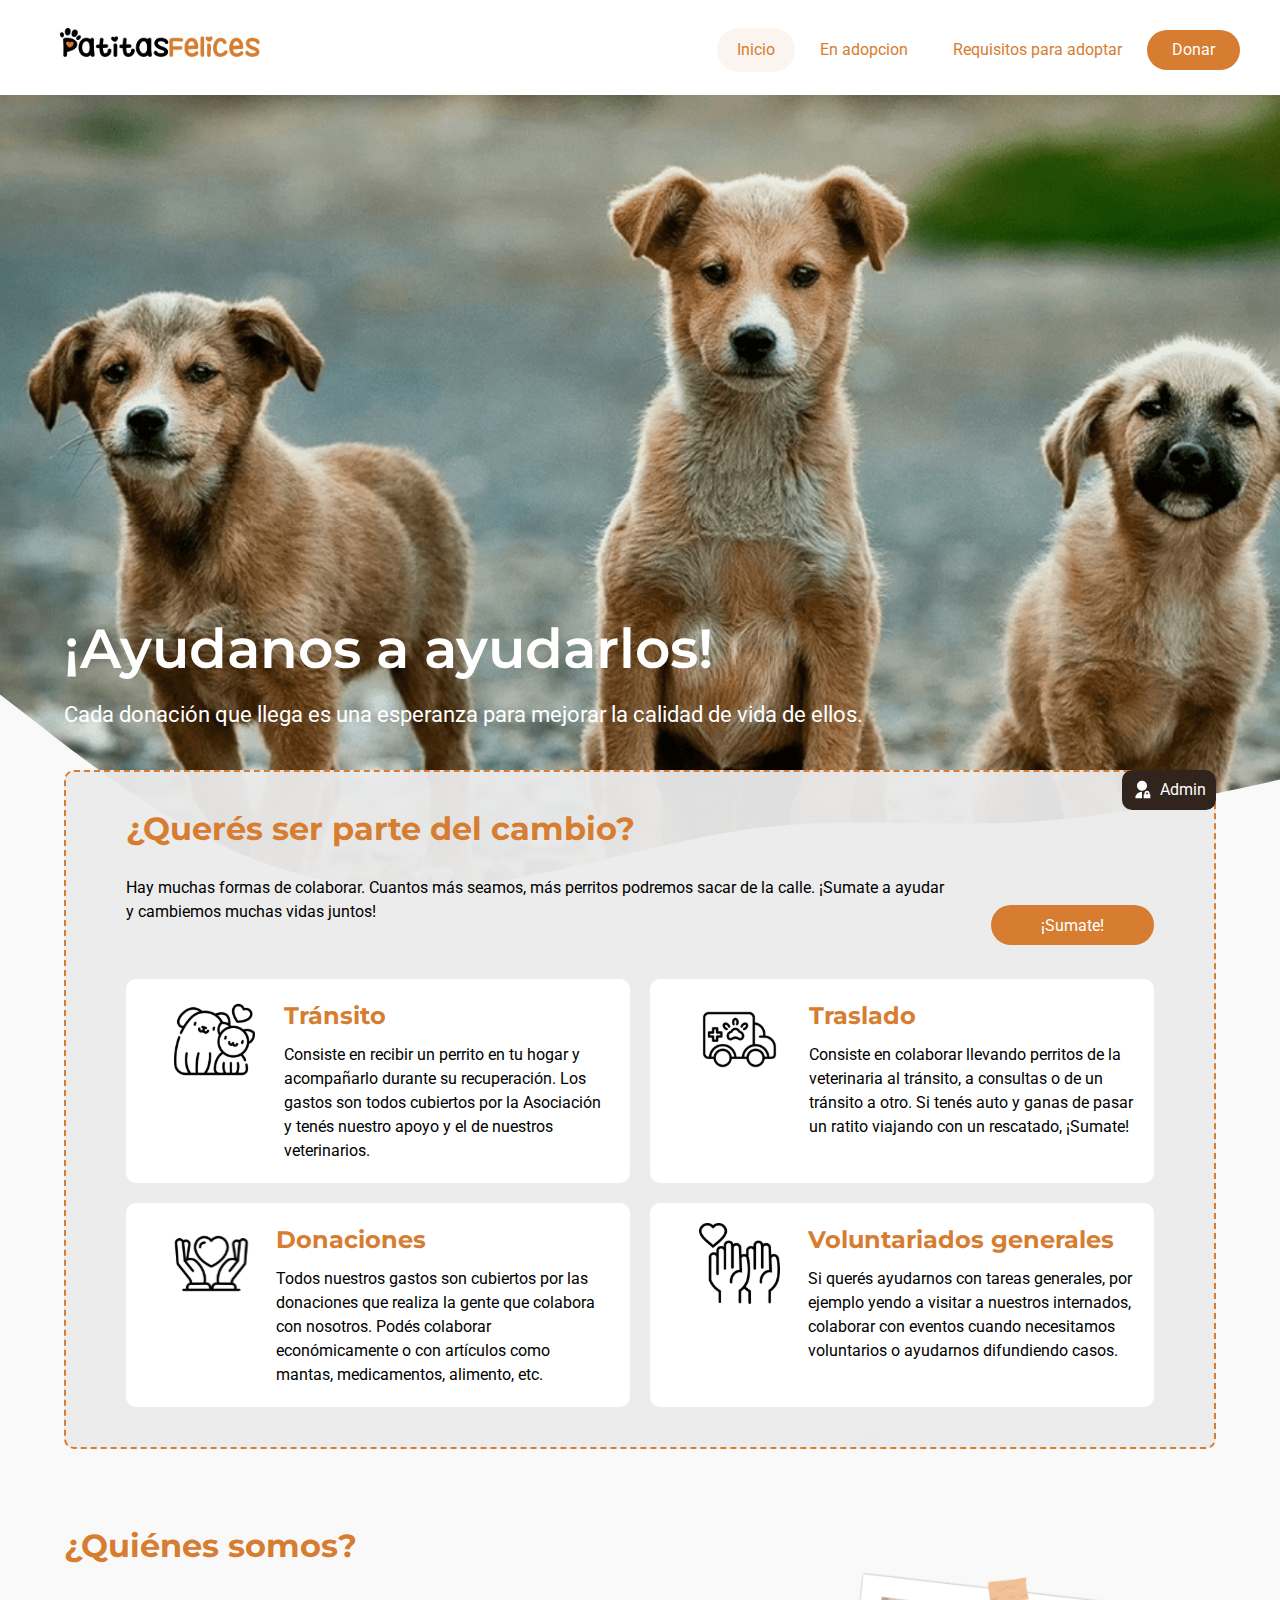
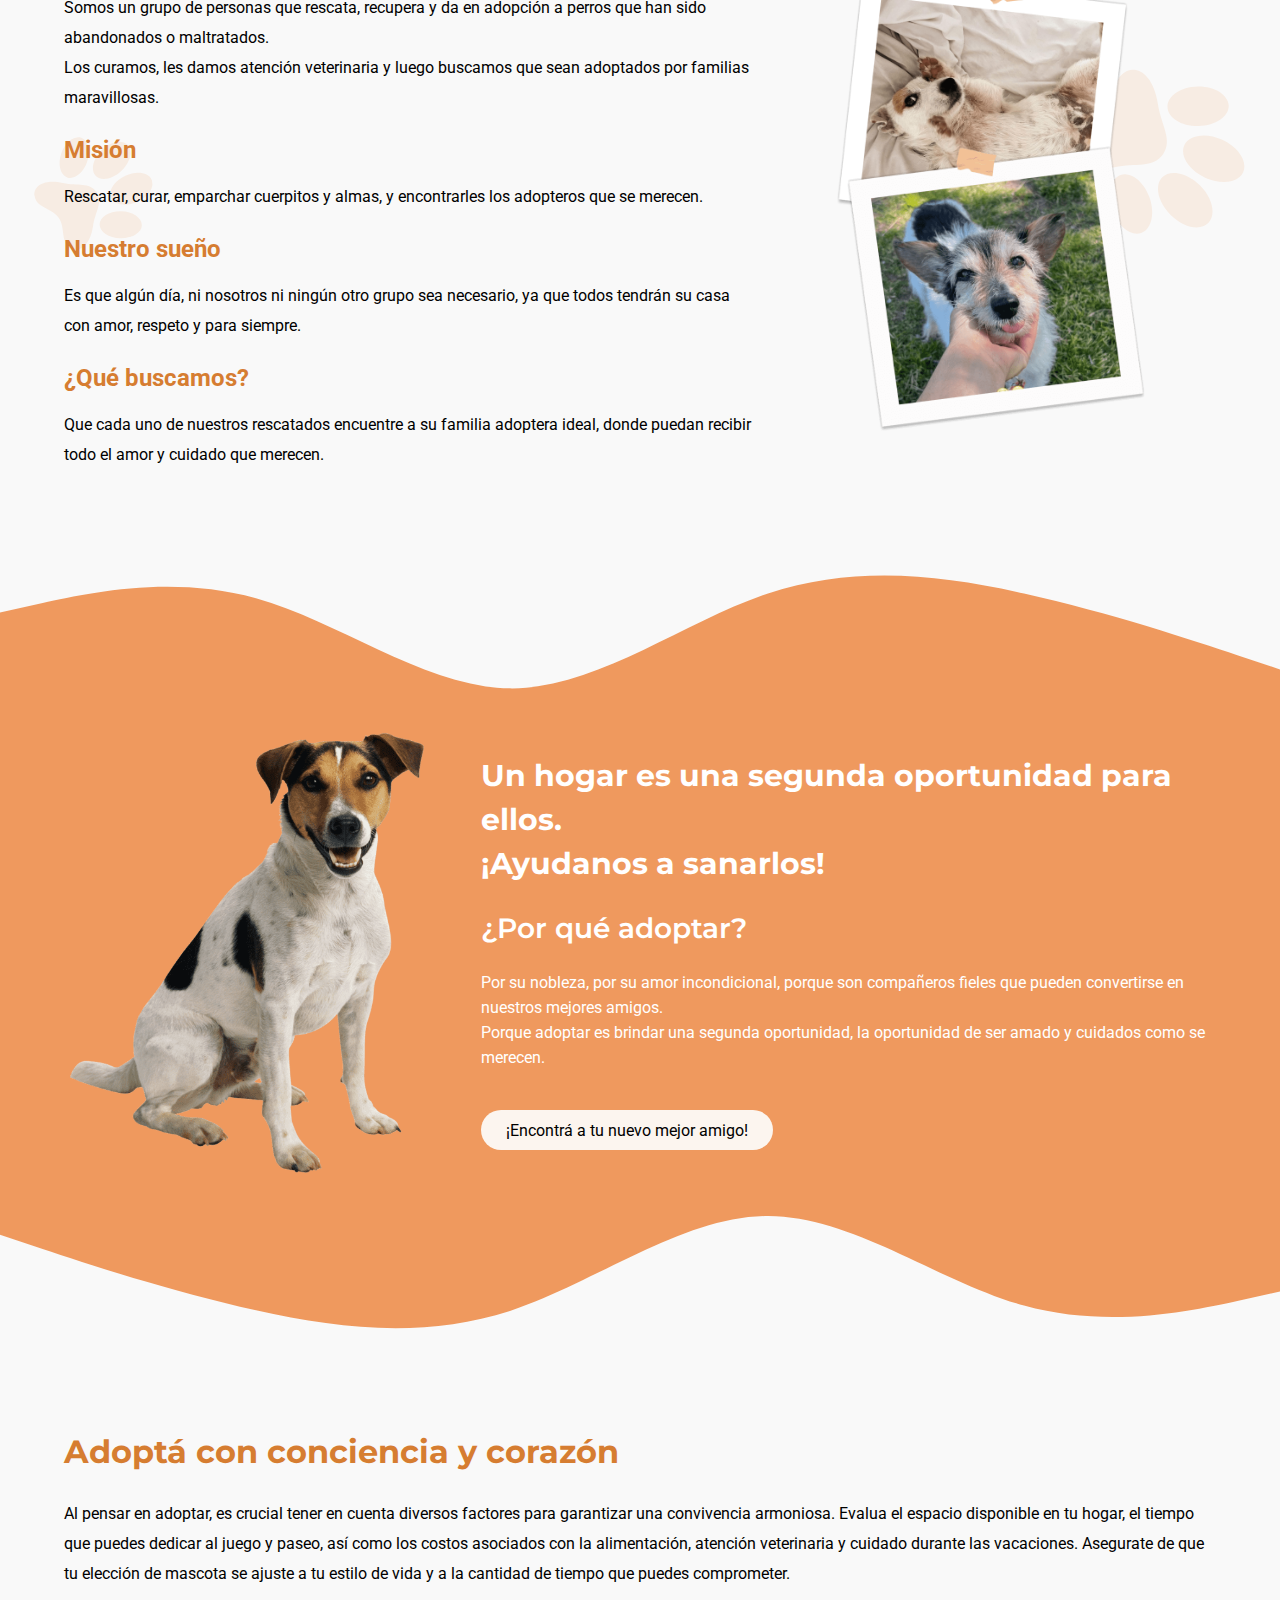
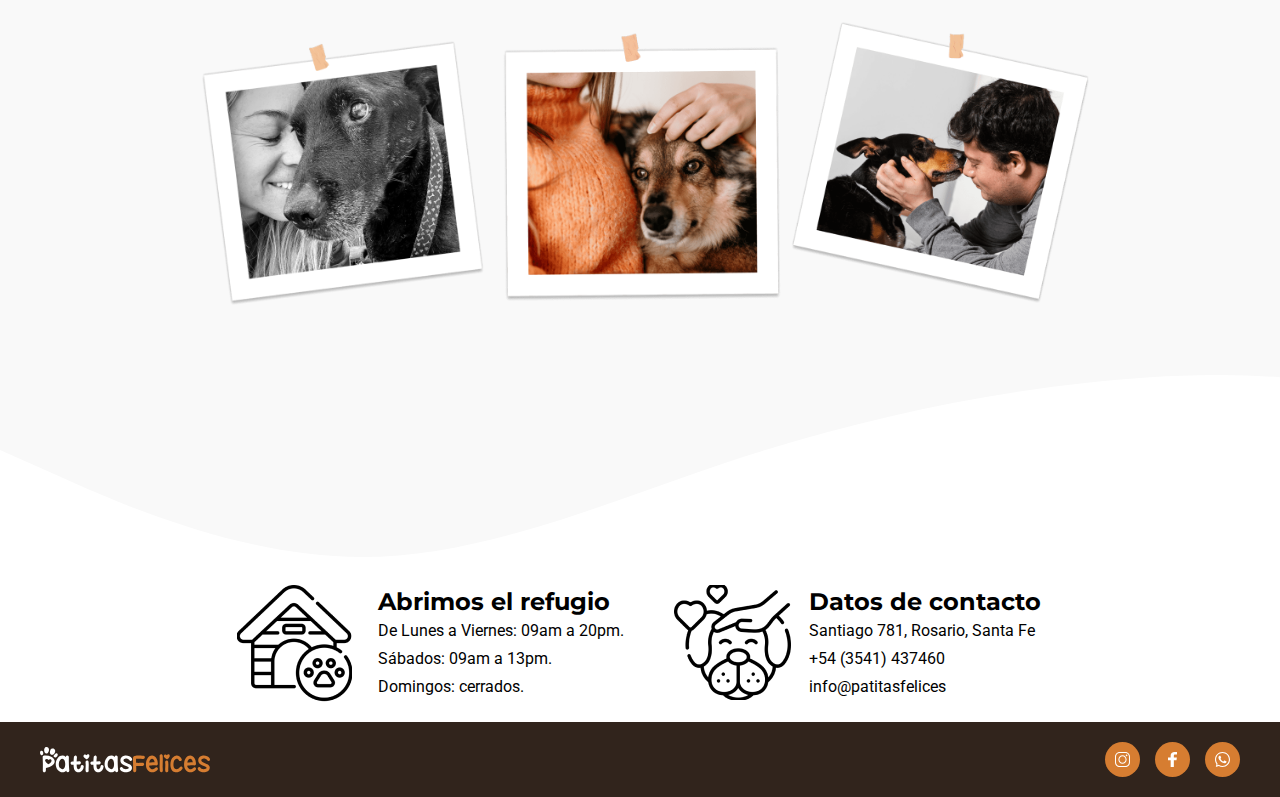
==== index.html @ 527babaf "Front patitas sin login" ====
<!-- <!DOCTYPE html> -->
<html lang="es">

<head>
    <meta charset="UTF-8">
    <meta name="viewport" content="width=device-width, initial-scale=1.0">
    <meta name="robots" content="index follow">
    <title>Patitas Felices | Inicio</title>
    <link rel="stylesheet" href="./assets/css/base.css">
    <link rel="stylesheet" href="./assets/css/index.css">

    <link rel="shortcut icon" href="./assets/img/favicon.ico" type="image/x-icon">
</head>

<body>
    <a href="./dashboard/gestion-mascotas/gestion-mascotas.html" class="btn__primary btn__primary--dark btn__flotante btn__icono">
        <img src="./assets/img/iconos/ico-admin.svg" alt="icono administrador"> Admin
    </a>
    
    <header class="header">
        <div class="header__contenido">
            <div class="header__barra header__contenedor">
                <a href="#">
                    <img class="header__logo" src="./assets/img/logo.png" alt="logo Patitas Felices">
                </a>

                <img class="header__icono-nav" src="./assets/img/hamburguesa.svg" alt="navegacion icono">

                <nav class="navegacion">
                    <div class="navegacion__flex">
                        <a class="btn__text activo" href="/">Inicio</a>
                        <a class="btn__text" href="./mascotas.html">En adopcion</a>
                        <a class="btn__text" href="./requisitos.html">Requisitos para adoptar</a>                       
                        <a href="./donar.html" class="btn__primary">Donar</a>
                    </div>
                </nav>
            </div>
            <!--Fin header-barra-->
        </div>
    </header>

    <main class="main-inicio">
        <section class="hero">
            <div class="content container">
                <h1 class="hero__titulo">¡Ayudanos a ayudarlos!</h1>
                <h4 class="hero__descripcion">Cada donación que llega es una esperanza para mejorar la calidad de vida de ellos.</h4>
            </div>
        </section>

        <div class="sumate container"> <!-- <<<<<<<<<<<<<<<<<<<<<<<<<<<<<<<<<<<<<<<<<<< SECCION INFORMACION -->
            <article class="sumate__encabezado">
                <h2>¿Querés ser parte del cambio?</h2>
                <p>Hay muchas formas de colaborar. Cuantos más seamos, más perritos podremos sacar de la calle. ¡Sumate a ayudar y cambiemos muchas vidas juntos!
                </p>
                <button class="btn__primary btn">¡Sumate!</button>
            </article>
            <article class="sumate__item sumate__transito">
                <figure>
                    <img src="./assets/img/iconos/ico-transito.svg" alt="Tránsito">
                </figure>
                <div>
                    <h3>Tránsito</h3>
                    <p>Consiste en recibir un perrito en tu hogar y acompañarlo durante su recuperación. Los
                        gastos son todos cubiertos por la Asociación y tenés nuestro apoyo y el de nuestros
                        veterinarios.</p>
                </div>
            </article>
            <article class="sumate__item sumate__traslado">
                <figure>
                    <img src="./assets/img/iconos/ico-traslado.svg" alt="Traslado">
                </figure>
                <div>
                    <h3>Traslado</h3>
                    <p>Consiste en colaborar llevando perritos de la veterinaria al tránsito, a consultas o de un
                        tránsito a
                        otro. Si tenés auto y ganas de pasar un ratito viajando con un rescatado, ¡Sumate!</p>
                </div>
            </article>
            <article class="sumate__item sumate__donaciones">
                <figure>
                    <img src="./assets/img/iconos/ico-donaciones.svg" alt="Donaciones">
                </figure>
                <div>
                    <h3>Donaciones</h3>
                    <p>Todos nuestros gastos son cubiertos por las donaciones que realiza la gente que colabora con
                        nosotros. Podés colaborar económicamente o con artículos como mantas, medicamentos, alimento,
                        etc.
                    </p>
                </div>
            </article>
            <article class="sumate__item sumate__voluntariados">
                <figure>
                    <img src="./assets/img/iconos/ico-voluntariados.svg" alt="Voluntariados generales">
                </figure>
                <div>
                    <h3>Voluntariados generales</h3>
                    <p>Si querés ayudarnos con tareas generales, por ejemplo yendo a visitar a nuestros internados,
                        colaborar con eventos cuando necesitamos voluntarios o ayudarnos difundiendo casos.
                    </p>
                </div>
            </article>
        </div>
        
        <section class="seccion__nosotros">
            <div class="nosotros container">
                <article class="nosotros__info">
                    <div class="nosotros__header">
                        <h2 class="nosotros__titulo">¿Quiénes somos?</h2>
                        <p class="nosotros__descripcion">Somos un grupo de personas que rescata, recupera y da en adopción a perros que han sido abandonados o
                            maltratados. <br>Los curamos, les damos atención veterinaria y luego buscamos que sean adoptados por
                            familias maravillosas.
                        </p>
                    </div>
                    <div class="nosotros__item">
                        <h3 class="nosotros__item-titulo">Misión</h3>
                        <p class="nosotros__item-descripcion">Rescatar, curar, emparchar cuerpitos y almas, y encontrarles los adopteros que se merecen.</p>
                    </div>
                    <div class="nosotros__item">
                        <h3 class="nosotros__item-titulo">Nuestro sueño</h3>
                        <p class="nosotros__item-descripcion">Es que algún día, ni nosotros ni ningún otro grupo sea necesario, ya que todos tendrán su casa con amor, respeto y para siempre.</p>
                    </div>
                    <div class="nosotros__item">
                        <h3 class="nosotros__item-titulo">¿Qué buscamos?</h3>
                        <p class="nosotros__item-descripcion">Que cada uno de nuestros rescatados encuentre a su familia adoptera ideal, donde puedan recibir todo el amor y cuidado que merecen.</p>
                    </div>          
                </article>
                <div class="nosotros__imagenes">
                    <figure>
                        <img src="./assets/img/img-inicio/perrito1.png" alt="Tommy">
                    </figure>
                    <figure>
                        <img src="./assets/img/img-inicio/perrito2.png" alt="Mike">
                    </figure>
                </div>
            </div>
        </section>
        

        <section class="mas">
            <div class="mas__container">
                <figure>
                    <img src="./assets/img/img-inicio/perrito3.png" alt="Perrito">
                </figure>
                <div class="mas__contenido">
                    <div>
                        <span class="mas__parraf__principal">Un hogar es una segunda oportunidad para ellos. <br>¡Ayudanos a
                            sanarlos!</span>
                    </div>
                    <div>
                        <span class="mas__titulo">¿Por qué adoptar?</span>
                        <p>Por su nobleza, por su amor incondicional, porque son compañeros fieles que pueden convertirse en
                        nuestros mejores amigos. <br>Porque adoptar es brindar una segunda oportunidad, la oportunidad de
                        ser amado y cuidados como se merecen.</p>
                    </div>
                    
                    <button class="btn btn__primary btn__mas">¡Encontrá a tu nuevo mejor amigo!</button>
                </div>
            </div>
        </section>

        <div class="seccion__historias">
            <section class="historias container">
                <h2>Adoptá con conciencia y corazón</h2>
                <p>Al pensar en adoptar, es crucial tener en cuenta diversos factores para garantizar una convivencia
                    armoniosa. Evalua el espacio disponible en tu hogar, el tiempo que puedes dedicar al juego y paseo, así
                    como los costos asociados con la alimentación, atención veterinaria y cuidado durante las vacaciones.
                    Asegurate de que tu elección de mascota se ajuste a tu estilo de vida y a la cantidad de tiempo que
                    puedes comprometer.</p>

                <div class="historias__imgs">
                    <figure>
                        <img src="./assets/img/img-inicio/adoptado1.png" alt="Mica y Tomy">
                    </figure>
                    <figure>
                        <img src="./assets/img/img-inicio/adoptado2.png" alt="Peludo">
                    </figure>
                    <figure>
                        <img src="./assets/img/img-inicio/adoptado3.png" alt="Maxi y Negrito">
                    </figure>
                </div>
            </section>
        </div>
        

    </main>

    <footer class="footer">
        <div class="footer__contenedor footer__grid">
            <div class="footer__box">
                <img src="./assets/img/pet-house.png" alt="Cucha de perrito">
                <h3 class="footer__titulo">Abrimos el refugio</h3>
                <p>De Lunes a Viernes: 09am a 20pm.</p>
                <p>Sábados: 09am a 13pm.</p>
                <p>Domingos: cerrados.</p>
            </div>
            <div class="footer__box">
                <img src="./assets/img/dog-training.png" alt="Perrito feliz">
                <h3 class="footer__titulo">Datos de contacto</h3>
                <p>Santiago 781, Rosario, Santa Fe</p>
                <a href="tel:+543541437460" class="footer__enlace">
                    +54 (3541) 437460
                </a>
                <a href="mailto:info@patitasfelices" class="footer__enlace">
                    info@patitasfelices
                </a>
            </div>
        </div>
        <div class="footer__barra">
            <div class="footer__flex">
                <a href="./index.html" class="footer__logo">
                    <img src="./assets/img/logo-footer.svg" alt="Logo Patitas Felices">
                </a>
                <div class="footer__redes">
                    <a href="#">
                        <img src="./assets/img/instagram.svg" alt="Icono instagram">
                    </a>
                    <a href="#">
                        <img src="./assets/img/facebook.svg" alt="Icono facebook">
                    </a>
                    <a href="#">
                        <img src="./assets/img/whatsapp.svg" alt="Icono whatsapp">
                    </a>
                </div>
            </div>
        </div>
    </footer>
    <script src="./assets/js/menu-mobile.js"></script>
</body>

</html>
---- assets/css/base.css ----
/* Fuente */

@import url("https://fonts.googleapis.com/css2?family=Montserrat:ital,wght@0,100..900;1,100..900&family=Roboto:ital,wght@0,100;0,300;0,400;0,500;0,700;0,900;1,100;1,300;1,400;1,500;1,700;1,900&display=swap");

/* Variables */

:root {
  --primario: #d67d31;
  --primario-80: #d98741;
  --primario-transparencia: #d67e31dc;
  --primario-10: #fcf5ef;
  --secundario: #31241c;
  --secundario-claro: #574133;
  --negro: #000;
  --blanco: #fff;
  --gris-claro: #f9f9f9;
  --gris-oscuro: #474747;
  --gris-oscuro-hover: #1f1f1f;

  /* backgrounds */
  --bg-body: #f9f9f9;
  --bg-form: #ffffff;
  --bg-banner: #EF995E;

  /* inputs */
  --border-input: #79747e;
  --bg-i-select: #454b4f;

  --error: #d43f2e;
  --error-light: #fde6e3;
  --border-error: #b23527;
  --success: #0f8651;
  --success-light: #dafeed;

  /* buttons */
  --verde: #149939;
  --verde-hover: #18b043;
  --azul: #1F1C31;
  --azul-hover: #2b2743;
  --deshabilitar: #dbdede;

  /* fonts ***/
  --fuente-principal: "Montserrat", sans-serif;
  --fuente-secundaria: "Roboto", sans-serif;
}

/* Globales */

html {
  font-size: 62.5%;
}

*,
*:before,
*:after {
  box-sizing: border-box;
  margin: 0;
  position: relative;
}

body {
  min-height: 100vh;
  font-family: var(--fuente-secundaria);
  font-size: 1.6rem;
  font-optical-sizing: auto;
  line-height: 2.4rem;
  background-color: var(--bg-body);
}

img {
  max-width: 100%;
}

a {
  text-decoration: none;
  display: block;
  color: var(--negro);
}

h1,
h2,
h3 {
  font-family: var(--fuente-primaria);
  font-weight: 700;
  line-height: 3.4rem;
}

ul,
ol {
  list-style: none;
  padding-left: 0;
}

.d-block {
  display: block;
}

/* ====== Header ====== */
.header {
  height: 95px;
  background-color: var(--blanco);
}
.header::after {
  content: url("../img/wave.svg");
  transform: rotate(180deg);
  width: 100%;
  position: absolute;
  top: 7rem;
  z-index: -1;
}

.header__contenedor {
  width: 100%;
}

.header__contenedor > a:nth-child(1) {
  padding-left: 2rem;
} 

.header__contenedor .header__icono-nav {
  padding-right: 2rem;
}

.header__contenido {
  display: flex;
  justify-content: space-between;
  align-items: center;
  padding-block: 2.8rem 3rem;
  width: 100%;
}

.header__barra {
  display: flex;
  flex-wrap: wrap;
  justify-content: space-between;
  gap: 1rem;
}

.header__logo {
  max-width: 20rem;
}

.header__icono-nav {
  width: 5rem;
  cursor: pointer;
}

.navegacion {
  z-index: 20;
  background-color: var(--blanco);
  flex-basis: 100%;
  visibility: hidden;
  overflow: hidden;
  transition: all 0.3s ease;
  max-height: 0;
}

.navegacion__flex {
  padding: 2rem 0;
  display: flex;
  flex-direction: column;
  align-items: center;
  gap: 0.8rem;
}

.mostrar-menu-mobile {
  visibility: visible;
  max-height: 30rem;
}

/* ====== Footer ====== */

.footer {
  background: url("../img/wave.svg");
  background-size: cover;
  padding-top: 11rem;
}

.footer__contenedor {
  max-width: 120rem;
  margin: 0 auto;
}

.footer__grid {
  padding: 2rem;
  display: flex;
  flex-direction: column;
  align-content: center;
  flex-wrap: wrap;
}

.footer__box {
  display: grid;
  grid-template-columns: 1fr 0.15fr 3fr;
}
.footer__box img {
  grid-column: 1 / 4;
}

.footer__box h3,
.footer__box p,
.footer__box a {
  grid-column: 1 / 4;
}

.footer__box:nth-child(1) {
  margin-bottom: 4rem;
}
.footer__titulo {
  font-family: var(--fuente-principal);
  font-size: 2.4rem;
}

.footer__barra {
  background-color: var(--secundario);
  padding: 2rem 4rem;
}

.footer__flex {
  display: flex;
  flex-direction: column;
  align-items: center;
  gap: 2rem;
}

.footer__logo {
  width: 17rem;
}

.footer__redes {
  display: flex;
  justify-content: end;
  align-items: center;
  gap: 1.5rem;
}

.footer__redes a {
  display: flex;
  justify-content: center;
  align-items: center;
  border-radius: 50%;
  background-color: var(--primario);
  width: 3.5rem;
  height: 3.5rem;
}

.footer__redes img {
  height: 1.5rem;
}

/* BUTTONS ************************/
button{
  cursor: pointer;
}

.btn__primary {
  display: flex;
  align-items: center;
  height: 4rem;
  font-family: var(--fuente-secundaria);
  padding-inline: 2.5rem;
  background-color: var(--primario);
  color: white;
  font-size: 1.6rem;
  border: none;
  border-radius: 10rem;
  cursor: pointer;
}

.btn__primary:hover {
  background-color: var(--primario-80);
  box-shadow: 0px 1px 2px 0px rgba(0, 0, 0, 0.3),
    0px 1px 3px 1px rgba(0, 0, 0, 0.15);
}

.btn__primary:focus,
.btn__primary:active {
  background-color: var(--primario-80);
}

.btn__primary--dark {
  background-color: var(--secundario);
}

.btn__primary--dark:hover {
  background-color: var(--secundario-claro);
} 

.btn__primary:focus,
.btn__primary:active {
  background-color: var(--secundario-claro);
}

.btn__light {
    border-radius: 10rem;
    padding: 0.5rem;
    font-size: 1.6rem;
    color: var(--primario);
    border: var(--primario) solid 1px;
    transition: background-color .3s;
    width: 7rem;
    text-align: center;
    display: inline-block;
    background-color: var(--blanco);
}

.btn__light:hover {
    background-color: var(--primario-80);
    color: var(--blanco);
    box-shadow: 0px 1px 2px 0px rgba(0, 0, 0, 0.3), 
    0px 1px 3px 1px rgba(0, 0, 0, 0.15);
}

.btn__light--adoptar {
  align-self: center;
  padding: 0.5rem 1rem;
  width: 8rem;
}

.btn__text {
  padding: 1rem 2rem;
  border-radius: 10rem;
  color: var(--primario);
  transition: background-color 0.3s;
}

.btn__text:hover,
.btn__text:focus,
.btn__text:active,
.btn__text.activo {
  background-color: var(--primario-10);
}

.btn__secundary {
  display: flex;
  justify-content: center;
  font-family: var(--fuente-secundaria);
  background-color: var(--primario);
  color: white;
  font-size: 1.6rem;
  border: none;
  border-radius: 1rem;
  cursor: pointer;
  padding: 1rem;
  width: max-content;
  min-width: 18.1rem;
}

.btn__contenedor {
  display: flex;
  flex-wrap: nowrap;
  justify-content: space-between;
  height: 100%;
}

.btn__contenedor--center {
  justify-content: center;
}

.btn__icono-table {
  background: transparent;
  border: transparent;
  border-radius: 50rem;
  cursor: pointer;
  height: 3rem;
  width: 3rem;
  display: flex;
  align-items: center;
}

.btn__icono.btn__icono-table:hover,
.btn__icono.btn__icono-table:focus, 
.btn__icono.btn__icono-table:active {
  background-color: var(--bg-body);
}

.btn__icono.btn__icono-table img {
  width: 1.7rem;
}

.btn__seleccionar {
  background-image: url('../img/iconos/ico-sin-seleccionar.svg');
  background-color: #e5e5e5;
  border-radius: 50%;
  width: 3rem;
  height: 3rem;
  background-repeat: no-repeat;
  background-size: cover;
  border: none;
  cursor: pointer;
}

.btn__seleccionar:hover,
.btn__seleccionar:focus, 
.btn__seleccionar:active {
  background-image: url('../img/iconos/ico-seleccionado.svg');
}

.btn__seleccionar:hover::after {
  content: 'Seleccionar adoptante!';
  text-wrap: nowrap;
  position: absolute;
  top: -2.5rem;
  right: 3rem;
  border: 1px solid var(--success);
  color: var(--blanco);
  padding: 0.3rem;
  border-radius: .3rem;
  background-color: var(--success);
  font-size: 1.5rem;
}


@media (min-width: 480px) { 
  .btn__secundary {
    padding: 1rem 2rem;
    font-size: 1.8rem;
  }
}

.btn__secundary:hover {
  background-color: var(--primario-80);
}

.btn__secundary--dark {
  background-color: var(--secundario);
}

.btn__secundary--dark:hover {
  background-color: var(--secundario-claro);
}

.btn__secundary--verde {
  background-color: var(--verde);
}

.btn__secundary--verde:hover {
  background-color: var(--verde-hover);
}

.btn__secundary--azul {
  background-color: var(--azul);
}

.btn__secundary--azul:hover {
  background-color: var(--azul-hover);
}

.btn__icono {
  display: flex;
  justify-content: center;
  gap: 0.5rem;
}

.btn__icono img {
  width: 2rem;
  height: auto;
}

/*************** MEDIAQUERIES ***********/
@media (min-width: 480px) { 
  .btn__icono {
    gap: 0.8rem;
  }
}

@media (min-width: 665px) {
  main {
    background-image: url(../img/huella-invertida.svg), url(../img/huella.svg);
    background-repeat: no-repeat;
    background-position: 75% 40%, 2% 50%;
  }
  .footer__contenedor {
    padding-inline: 4rem;
  }
  .footer__grid {
    flex-direction: row;
    justify-content: center;
    padding-inline: 0;
    gap: 2rem;
  }
  .footer__flex {
    flex-direction: row;
    justify-content: space-between;
  }
  .footer__box {
    grid-template-columns: 1fr 0.15fr 2fr;
    grid-template-rows: repeat(4, 0.5fr);
  }
  .footer__box img {
    grid-column: 1 / 2;
    grid-row: 1 / 5;
  }

  .footer__box h3,
  .footer__box p,
  .footer__box a {
    grid-column: 3 / 4;
  }

  .footer__box:nth-child(1) {
    margin-bottom: 0;
  }
}

@media (min-width: 768px) {
  .footer {
    padding-top: 19rem;
  }
  .footer__grid {
    gap: 3rem;
  }
}

@media (min-width: 1024px) {
  .header__contenedor {
    padding-inline: 4rem;
  }
  .header__logo {
    padding-bottom: 1rem;
  }

  .header__icono-nav {
    display: none;
  }

  .navegacion {
    display: block;
    flex-basis: initial;
    visibility: initial;
    max-height: initial;
  }

  .navegacion__flex {
    flex-direction: row;
    justify-content: end;
    padding: 0;
  }

  .navegacion__enlace--donar {
    padding: 1rem 4rem;
  }
  .footer__grid {
    gap: 5rem;
  }
}

@media (min-width: 2560px) {
  .footer {
    padding-top: 21rem;
  }
}

/*************** MEDIAQUERIES ***********/
@media (min-width: 665px) {
  main {
    background-image: url(../img/huella-invertida.svg), url(../img/huella.svg);
    background-repeat: no-repeat;
    background-position: 75% 40%, 2% 50%;
  }
  .footer__contenedor {
    padding-inline: 4rem;
  }
  .footer__grid {
    flex-direction: row;
    justify-content: center;
    padding-inline: 0;
    gap: 2rem;
  }
  .footer__flex {
    flex-direction: row;
    justify-content: space-between;
  }
  .footer__flex--center {
    justify-content: center;
  }
  .footer__box {
    grid-template-columns: 1fr 0.15fr 2fr;
    grid-template-rows: repeat(4, 0.5fr);
  }
  .footer__box img {
    grid-column: 1 / 2;
    grid-row: 1 / 5;
  }

  .footer__box h3,
  .footer__box p,
  .footer__box a {
    grid-column: 3 / 4;
  }

  .footer__box:nth-child(1) {
    margin-bottom: 0;
  }
}

@media (min-width: 768px) {
  .footer {
    padding-top: 19rem;
  }
  .footer__grid {
    gap: 3rem;
  }
}

@media (min-width: 1024px) {
  .header__contenedor {
    padding-inline: 4rem;
  }
  .header__logo {
    padding-bottom: 1rem;
  }

  .header__icono-nav {
    display: none;
  }

  .navegacion {
    display: block;
    flex-basis: initial;
    visibility: initial;
    max-height: initial;
  }

  .navegacion__flex {
    flex-direction: row;
    justify-content: end;
    padding: 0;
    gap: 0.5rem;
  }

  .navegacion__enlace--donar {
    padding: 1rem 4rem;
  }
  .footer__grid {
    gap: 5rem;
  }
}

@media (min-width: 2560px) {
  .footer {
    padding-top: 21rem;
  }
}
---- assets/css/index.css ----
main {
    min-height: 70vh;
}

h2,
h3 {
    font-family: var(--fuente-principal)
}


[class*= "container"] {
    width: 90%;
    margin: 0 auto;
    max-width: 120rem;
}

@media (min-width: 1600px) { 
    [class*= "container"] {
        max-width: 140rem;
    }
}

.btn__flotante {
    position: fixed;
    z-index: 50;
    right: 5%;
    bottom: 10%;
    border-radius: 1rem;
    width: max-content;
    padding: 1rem;
}

.main-inicio {
    overflow: hidden;
    background-color: #F9F9F9;
}

.hero {
    position: relative;
    height: 85vh;
    min-height: 48rem;
    max-height: 95rem;
    background: url("../img/perritos-min2.png");
    background-size: cover;
    background-position: center;
}

.hero::after {
    content: url("../img/img-inicio/ola-hero.svg");
    width: 100%;
    z-index: 2;
    position: absolute;
    bottom: 0;
}

@media (min-width: 768px) { 
    .hero {
        height: 95vh;
    }
}

@media (min-width: 2000px) and (min-height: 1024px) { 
    .hero {
        max-height: 110rem;
    }
}

.hero .content {
    display: flex;
    flex-direction: column;
    justify-content: end;
    height: 100%;
    padding-bottom: 18rem;
}

@media (min-width: 1024px) { 
    .hero .content {
        padding-bottom: 22rem;
    }
}

@media (min-width: 1400px) { 
    .hero .content {
        padding-bottom: 24rem;
    }
}

.hero h1 {
    font-family: var(--fuente-principal);
    line-height: 1.2;
    font-size: 3.8rem;
    color: var(--blanco);
    margin-bottom: 2vh;
    font-weight: 600;
    z-index: 10;
}

.hero h4 {
    font-size: 1.8rem;    
    color: var(--blanco);
    line-height: 3rem;
    font-weight: 400;
    z-index: 10;
}

@media (min-width: 1024px) { 
    .hero h4 {
        font-size: 2.2rem;    
    }
}

main h2 {
    font-size: 2.8rem;
    margin-bottom: 2rem;
}

@media (min-width: 768px) { 
    main h2 {
        font-size: 3.2rem;
        margin-bottom: 3rem;
    }
}

main h3 {
    font-size: 2rem;
}

@media (min-width: 768px) { 
    main h3 {
        font-size: 2.4rem;
    }
}

main p {
    font-size: 1.6rem;
}


/* ----- SECCION SUMATE ----- */

.sumate {
    margin: 0 auto;
    margin-top: -15rem;
    padding: 5rem 3rem;
    background-color: rgb(235, 235, 235, .95);
    display: grid;
    grid-template-columns: 1fr;
    grid-template-rows: auto 1fr 1fr 1fr 1fr;
    grid-template-areas: "sum-encabezado"
        "sum-transito"
        "sum-traslado"
        "sum-donaciones"
        "sum-voluntariados"
    ;
    gap: 2rem;
    border-radius: 1rem;
    border: 2px dashed var(--primario);
    z-index: 10;
}

@media (min-width: 1024px) { 
    .sumate {
        margin-top: -18rem;
    }
}

@media (min-width: 1400px) { 
    .sumate {
        margin-top: -20rem;
    }
}

.sumate__item {
    background-color: var(--blanco);
    padding: 1rem 2rem 1rem 2rem;
    display: flex;
    flex-direction: column;
    align-items: center;
    border-radius: 1rem;
}

.sumate__item>figure {
    margin: 0 1rem;
    width: 100%;
    display: flex;
    justify-content: center;
    align-items: flex-start;
}

.sumate h2 {
    color: var(--primario);
}

.sumate h3 {
    color: var(--primario);
    margin-bottom: 1rem;
    
}

.sumate__encabezado {
    grid-area: sum-encabezado;
    padding-bottom: 1rem;
}

.sumate .btn {
    width: 100%;
    justify-content: center;
    margin-top: 3rem;
}

.sumate__transito {
    grid-area: sum-transito;
}

.sumate__traslado {
    grid-area: sum-traslado;
}

.sumate__donaciones {
    grid-area: sum-donaciones;
}

.sumate__voluntariados {
    grid-area: sum-voluntariados;
}

@media screen and (min-width: 768px) {

    .hero h1 {
        font-size: 5rem;
        background-color: transparent;
    }

    .sumate {
        padding: 3.5rem;
        grid-template-columns: 1fr 1fr;
        grid-template-rows: auto 1fr 1fr;
        grid-template-areas: "sum-encabezado sum-encabezado"
            "sum-transito sum-traslado"
            "sum-donaciones sum-voluntariados"
        ;
        border: 2px dashed var(--primario);
    }
}

@media screen and (min-width: 1024px) {

    .hero h1 {
        font-size: 5.5rem;
    }

    .hero p {
        line-height: 3.5rem;
    }

    .sumate {
        padding: 4rem 6rem;
        position: relative;
    }

    .sumate__item {
        flex-direction: row;
        padding: 2rem;
        align-items: flex-start;
    }

    .sumate__encabezado p {
        margin-bottom: 2.5rem;
        padding-right: 20rem;
    }

    .sumate__encabezado .btn {
        position: absolute;
        width: auto;
        padding: 0 5rem;
        top: 7vh;
        right: 0;
    }
}

@media screen and (min-width: 1400px) {
    .hero h1 {
        font-size: 5rem;
    }


    .sumate__item {
        font-size: 2.5rem;
        line-height: 3rem;
        flex-direction: row;
        padding: 3rem;
        align-items: flex-start;
    }

    .sumate__encabezado p {
        
        line-height: 3rem;
        margin-bottom: 3rem;
    }

    .sumate__encabezado .btn {
        position: absolute;
        width: auto;
        padding: 0 5rem;
        top: 3vh;
        right: 0;
    }
}

.seccion__nosotros {
    background-color: var(--gris-claro);
    margin-bottom: -3px;
    width: 100%;
    z-index: 10;
}

@media (min-width: 665px) {
    .seccion__nosotros  {
        background-image: url(../img/huella-invertida.svg), url(../img/huella.svg);
        background-repeat: no-repeat;
        background-position: 100% 41%, 2% 50%;
    }
}

.nosotros {
    padding: 8rem 0 6rem 0;
    display: flex;
    flex-wrap: wrap;
}

.nosotros__info {
    display: flex;
    flex-direction: column;
    gap: 2rem;
}

.nosotros h2 {
    color: var(--primario);
}

.nosotros h3 {
    margin-bottom: 1rem;
    color: var(--primario);
    font-family: var(--fuente-secundaria);
}

@media (min-width: 1024px) { 
    .nosotros h3 {
        margin-bottom: 1.5rem;
        color: var(--primario);
    }
}

.nosotros__imagenes {
    display: flex;
    flex-direction: column;
    align-items: center;
    justify-content: center;
    width: 100%;
}

.nosotros__imagenes figure {
    max-width: 30rem;
    align-self: center;
    justify-self: center;
}

@media (min-width: 1400px) { 
    .nosotros__imagenes figure {
        max-width: 38rem;
    }
}

.nosotros__imagenes figure:nth-child(2) {
    margin-top: -10rem;
}

@media screen and (min-width: 768px) {
    .nosotros__imagenes {
        flex-direction: row;
    }

    .nosotros__imagenes figure:nth-child(2) {
        margin-top: 0;
    }
}

@media screen and (min-width: 1024px) {
    .nosotros {
        display: grid;
        grid-template-columns: 1.5fr 1fr;
    }

    .nosotros h3 {
        margin-bottom: 1.5rem;
    }

    .nosotros p { 
        line-height: 3rem;
    }

    .nosotros__imagenes {
        padding: 2rem;
        flex-direction: column;
    }

    .nosotros__imagenes figure:nth-child(2) {
        margin-top: -10rem;
        margin-left: 2rem;
    }

}

.mas {
    background-color: var(--bg-banner);
}

@media (min-width: 1024px) { 
    .mas::before {
        display: block;
        content: url("../img/img-inicio/ola-rotada.svg");
        width: 100%;
        z-index: 2;
    }

    .mas::after {
        display: block;
        content: url("../img/img-inicio/ola.svg");
        width: 100%;
        z-index: 2;
    }
}

.mas__container {
    display: grid;
    align-items: center;
    background-color: var(--bg-banner);
    padding: 4rem 0;
}

.mas__contenido {
    display: flex;
    flex-direction: column;
    align-items: start;
    gap: 2rem;
}

.mas .mas__parraf__principal,
.mas__titulo {
    font-size: 3rem;
    line-height: 4.4rem;
    font-weight: 700;
    color: var(--blanco);
    font-family: var(--fuente-principal);
}

.mas__titulo {
    font-size: 2.8rem;
    display: block;
    margin-bottom: 2rem;
    font-weight: 600;
}

.mas h2 {
    font-size: 3rem;
    color: var(--blanco);
    margin-bottom: 2rem;
}

.mas p {
    color: var(--blanco);
}

.mas figure {
    display: none;
}

.btn__mas {
    background-color: var(--primario-10);
    color: var(--negro);
    transition: all .5s ease;
}

.btn__mas:hover {
    color: var(--primario-10);
}

@media screen and (min-width: 1024px) {
    .mas__container {
        grid-template-columns: 1fr 2fr;
        gap: 5rem;
    }

    .mas figure {
        display: block;
    }

    .mas p {
        
        line-height: 2.5rem;
        margin-bottom: 2rem;
    }
}

@media screen and (min-width: 1400px) {
    .mas p {
        
        line-height: 2.5rem;
        margin-bottom: 5rem;
    }

    .mas .mas__parraf__principal {
        font-size: 3rem;
        line-height: 3.5rem;
    }
}

.seccion__historias {
    margin-top: -2px;
    background-color: var(--gris-claro);
}

.historias {
    padding: 6rem 0;
    z-index: 20;
}

.historias h2 {
    color: var(--primario);
}

.historias__imgs {
    padding-top: 2rem;
    display: flex;
    flex-wrap: wrap;
    align-items: center;
    justify-content: center;
    z-index: 20;
}

.historias__imgs figure {
    max-width: 30rem;
}

/* @media screen and (min-width: 762px) {
    .historias__imgs {
        display: flex;
    }
} */

@media screen and (min-width: 1024px) {

    .historias p {
        line-height: 3rem;
    }

}
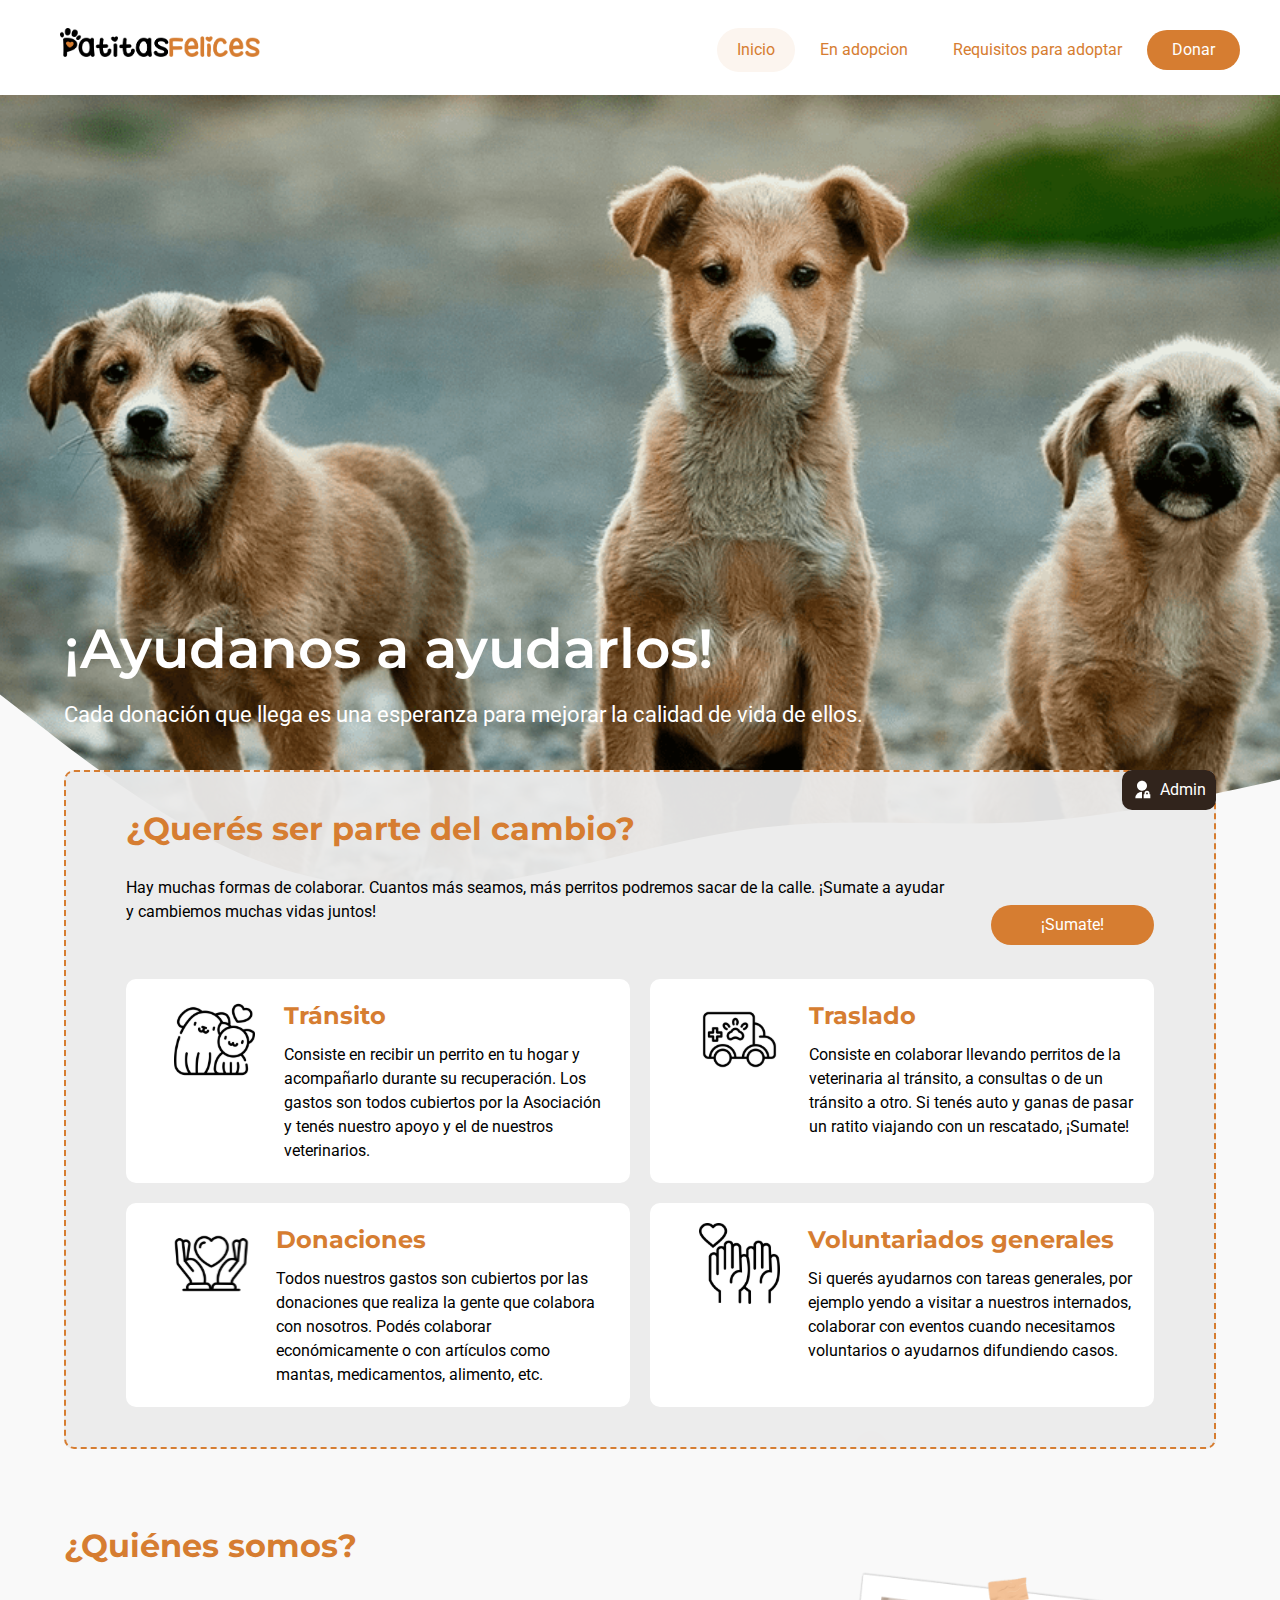
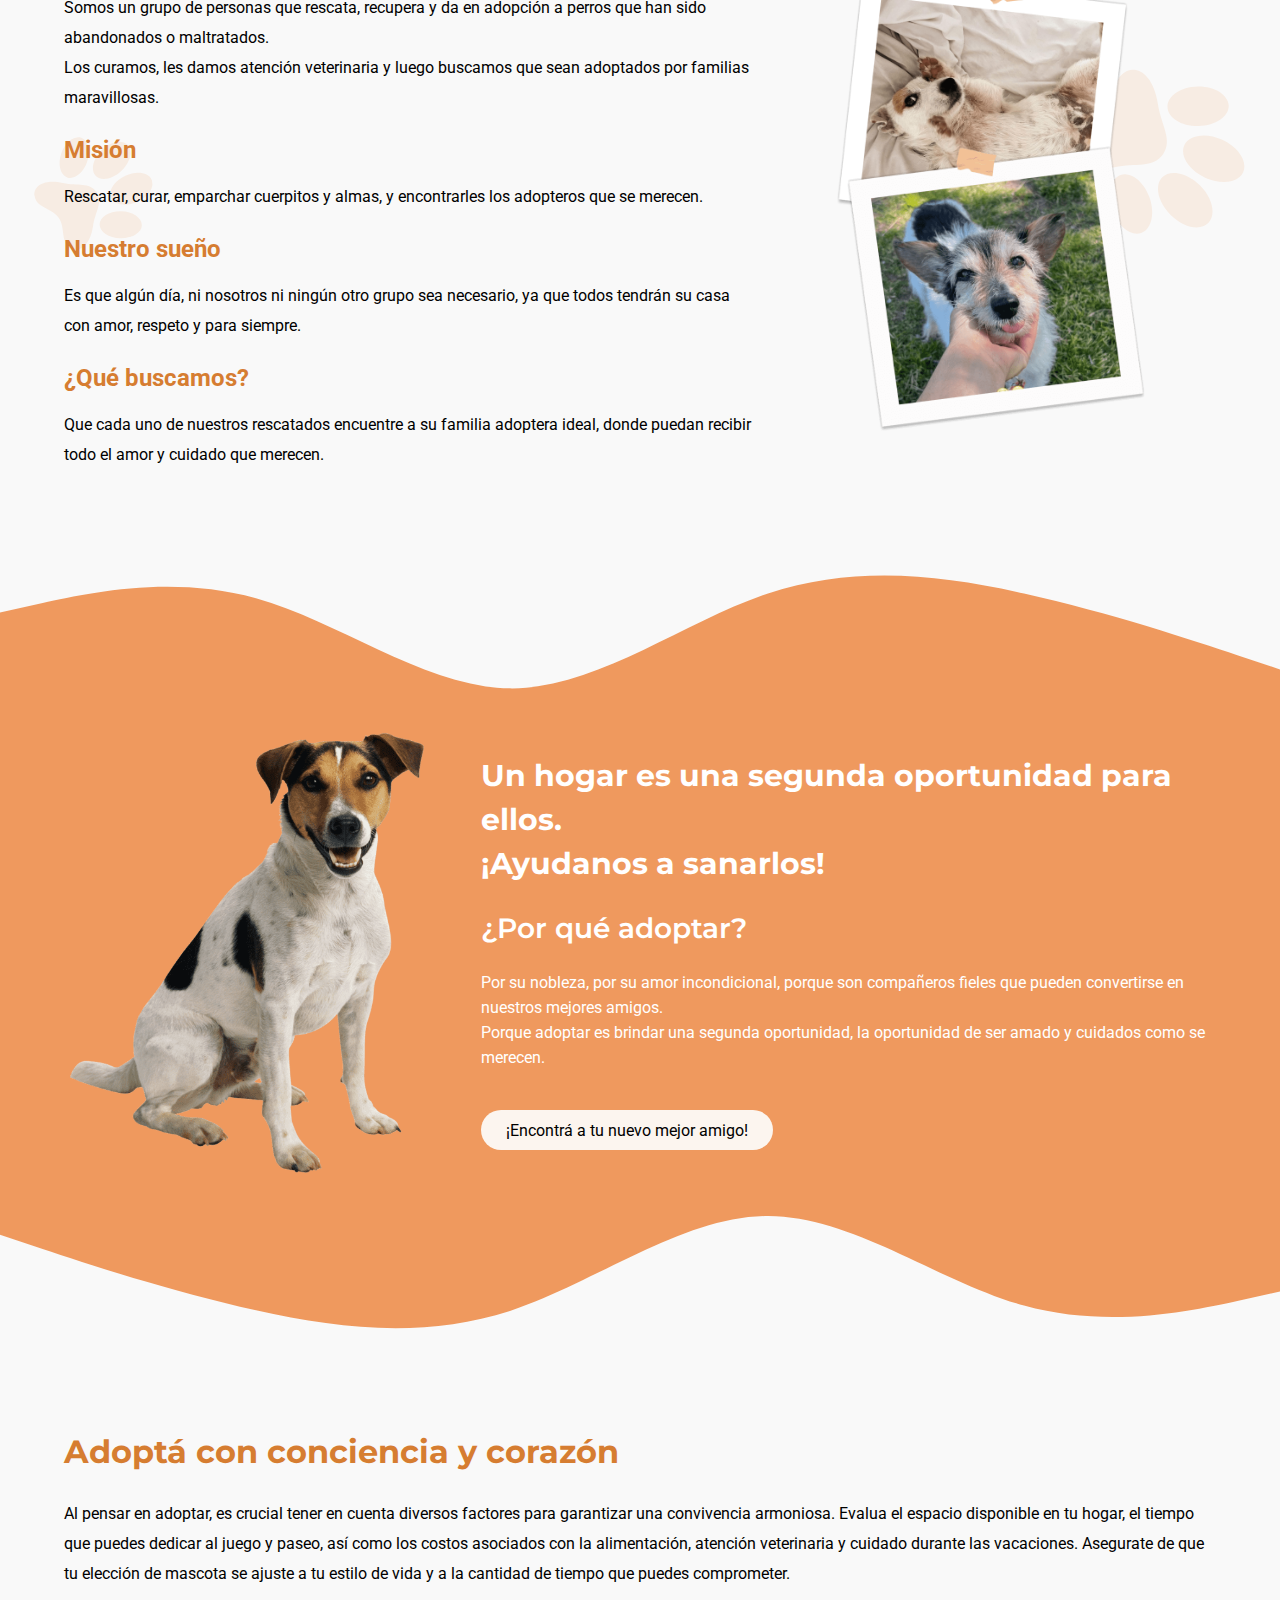
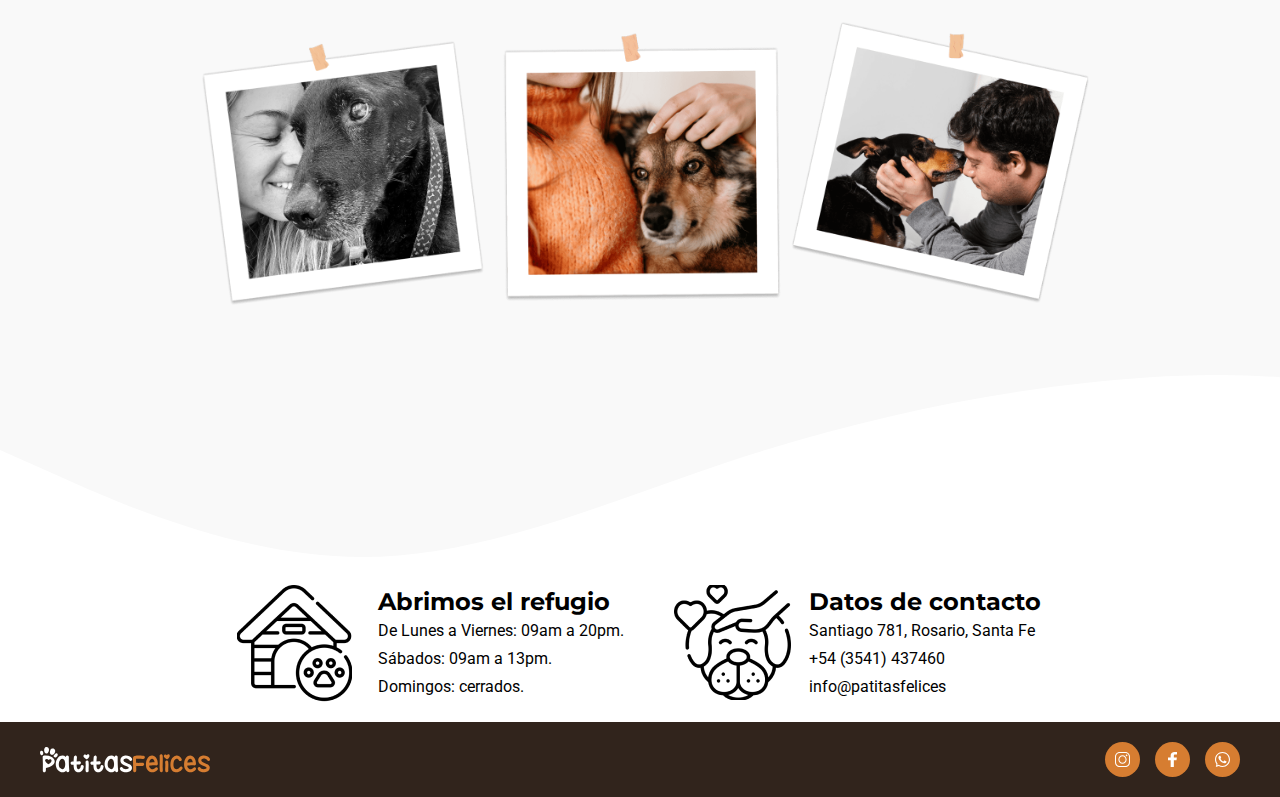
==== commit 3dca2acf: "agrego enlace a register.html en boton sumate" ====
--- a/index.html
+++ b/index.html
@@ -13,7 +13,7 @@
 </head>
 
 <body>
-    <a href="./dashboard/gestion-mascotas/gestion-mascotas.html" class="btn__primary btn__primary--dark btn__flotante btn__icono">
+    <a href="./dashboard/login.html" class="btn__primary btn__primary--dark btn__flotante btn__icono">
         <img src="./assets/img/iconos/ico-admin.svg" alt="icono administrador"> Admin
     </a>
     
@@ -52,7 +52,7 @@
                 <h2>¿Querés ser parte del cambio?</h2>
                 <p>Hay muchas formas de colaborar. Cuantos más seamos, más perritos podremos sacar de la calle. ¡Sumate a ayudar y cambiemos muchas vidas juntos!
                 </p>
-                <button class="btn__primary btn">¡Sumate!</button>
+                <a href="./dashboard/register.html" class="btn__primary btn">¡Sumate!</a>
             </article>
             <article class="sumate__item sumate__transito">
                 <figure>
